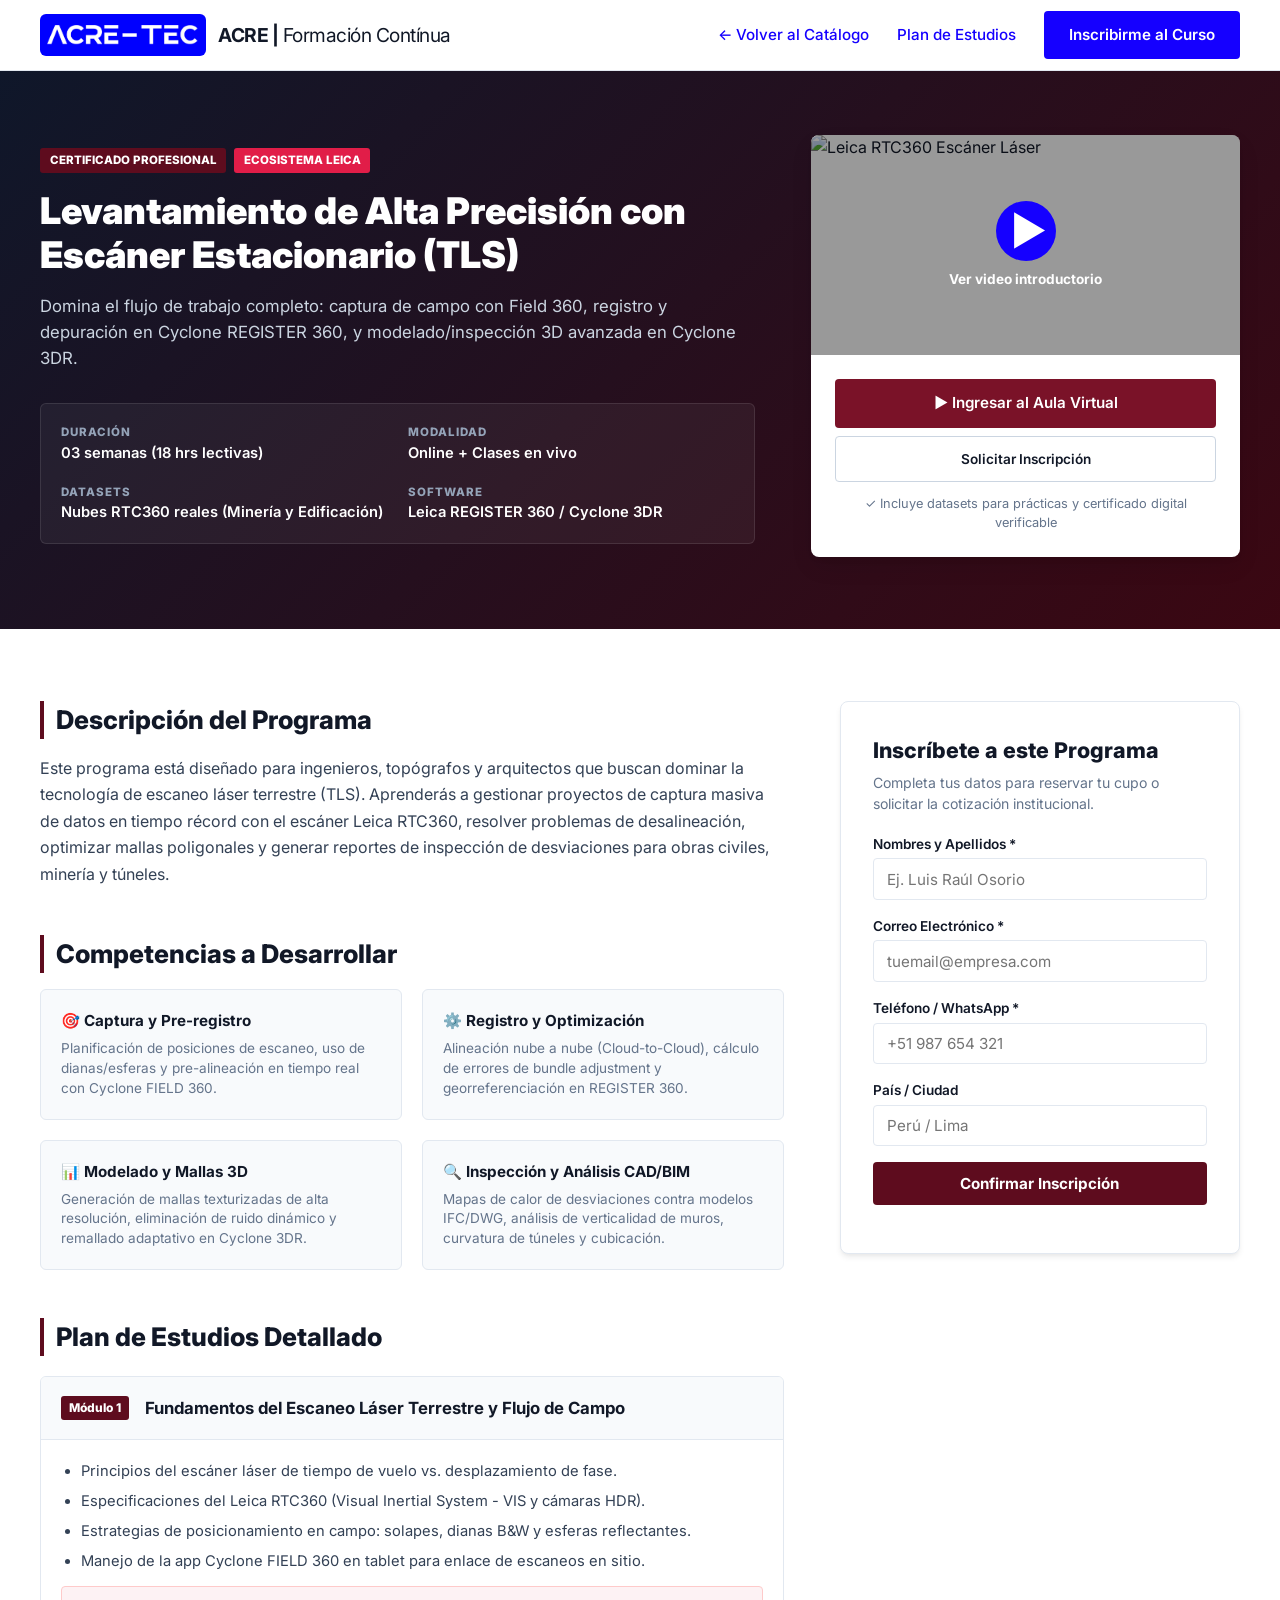
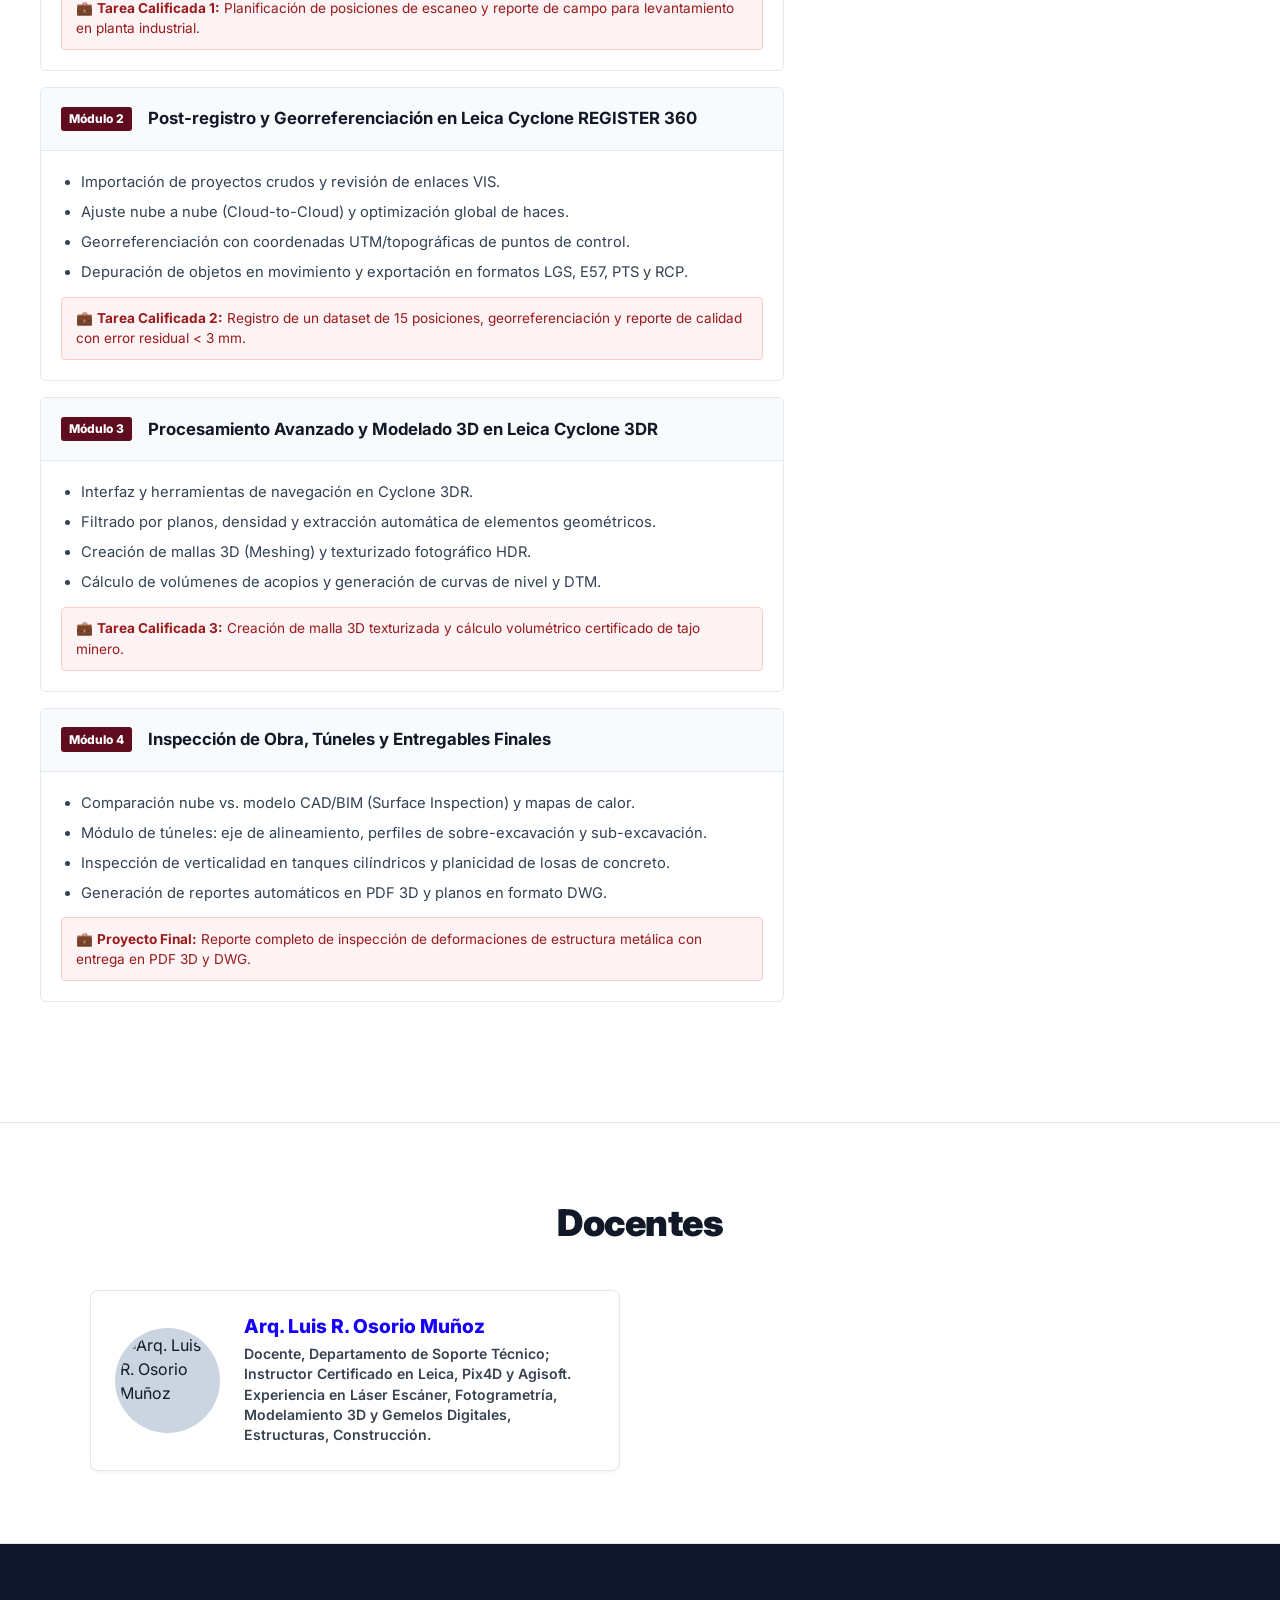
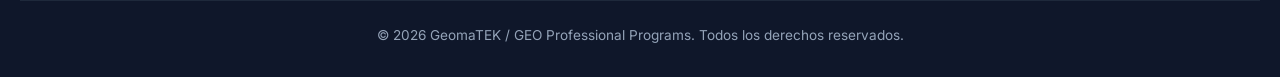
==== Plataforma/cursos/curso-leica-escaner.html @ 3cdbcc02 "Add files via upload" ====
<!DOCTYPE html>
<html lang="es">
<head>
  <meta charset="UTF-8">
  <meta name="viewport" content="width=device-width, initial-scale=1.0">
  <title>Curso: Levantamiento con Escáner Estacionario Leica RTC360 & Cyclone 3DR | GeomaTEK</title>
  <link rel="preconnect" href="https://fonts.googleapis.com">
  <link rel="preconnect" href="https://fonts.gstatic.com" crossorigin>
  <link href="https://fonts.googleapis.com/css2?family=Inter:wght@400;500;600;700;800;900&display=swap" rel="stylesheet">
  <link rel="stylesheet" href="../css/styles_acre.css">
</head>
<body class="course-detail-page">

  <header class="navbar">
    <div class="container nav-container">
       <div class="brand">
        <a href="../index.html" class="brand-link">
          <span class="brand-badge brand-badge-logo">
            <img src="../recursos/ACRE_TEC_LOGO.png" alt="ACRE Logo" class="badge-logo-img">
          </span>
          <span class="brand-title"><strong>ACRE |</strong> Formación Contínua</span>
        </a>
      </div>
      <nav class="nav-menu">
        <a href="../index.html#programas" class="nav-link">&larr; Volver al Catálogo</a>
        <a href="#temario" class="nav-link">Plan de Estudios</a>
        <a href="#inscripcion" class="btn btn-nav">Inscribirme al Curso</a>
      </nav>
    </div>
  </header>

  <section class="course-hero hero-burgundy-theme">
    <div class="container course-hero-grid">
      <div class="course-hero-info">
        <div class="course-badges">
          <span class="badge-tag-burgundy">CERTIFICADO PROFESIONAL</span>
          <span class="badge-tag-leica">ECOSISTEMA LEICA</span>
        </div>
        <h1>Levantamiento de Alta Precisión con Escáner Estacionario (TLS)</h1>
        <p class="course-lead">Domina el flujo de trabajo completo: captura de campo con Field 360, registro y depuración en Cyclone REGISTER 360, y modelado/inspección 3D avanzada en Cyclone 3DR.</p>
        
        <div class="course-meta-bar">
          <div class="meta-block">
            <span class="meta-title">DURACIÓN</span>
            <span class="meta-val">03 semanas (18 hrs lectivas)</span>
          </div>
          <div class="meta-block">
            <span class="meta-title">MODALIDAD</span>
            <span class="meta-val">Online + Clases en vivo</span>
          </div>
          <div class="meta-block">
            <span class="meta-title">DATASETS</span>
            <span class="meta-val">Nubes RTC360 reales (Minería y Edificación)</span>
          </div>
          <div class="meta-block">
            <span class="meta-title">SOFTWARE</span>
            <span class="meta-val">Leica REGISTER 360 / Cyclone 3DR</span>
          </div>
        </div>
      </div>

      <div class="course-hero-card">
        <div class="video-preview-box">
          <img src="https://images.unsplash.com/photo-1581092160607-ee22621dd758?auto=format&fit=crop&w=700&q=80" alt="Leica RTC360 Escáner Láser" class="preview-img">
          <div class="preview-overlay">
            <span class="play-icon">▶</span>
            <span class="preview-text">Ver video introductorio</span>
          </div>
        </div>
        <div class="card-pricing-area">
          <a href="aula-virtual-leica.html" class="btn btn-hero-red btn-block" style="background:#7A1228; margin-bottom:0.5rem;">▶ Ingresar al Aula Virtual</a>
          <a href="#inscripcion" class="btn btn-outline-dark btn-block" style="border-color:#cbd5e1; font-size:0.85rem;">Solicitar Inscripción</a>
          <p class="pricing-note">✓ Incluye datasets para prácticas y certificado digital verificable</p>
        </div>
      </div>
    </div>
  </section>

  <section class="course-body-section" id="temario">
    <div class="container course-body-grid">
      
      <div class="course-main-content">
        <div class="content-block">
          <h2>Descripción del Programa</h2>
          <p>Este programa está diseñado para ingenieros, topógrafos y arquitectos que buscan dominar la tecnología de escaneo láser terrestre (TLS). Aprenderás a gestionar proyectos de captura masiva de datos en tiempo récord con el escáner Leica RTC360, resolver problemas de desalineación, optimizar mallas poligonales y generar reportes de inspección de desviaciones para obras civiles, minería y túneles.</p>
        </div>

        <div class="content-block">
          <h2>Competencias a Desarrollar</h2>
          <div class="competencies-grid">
            <div class="comp-card">
              <h4>🎯 Captura y Pre-registro</h4>
              <p>Planificación de posiciones de escaneo, uso de dianas/esferas y pre-alineación en tiempo real con Cyclone FIELD 360.</p>
            </div>
            <div class="comp-card">
              <h4>⚙️ Registro y Optimización</h4>
              <p>Alineación nube a nube (Cloud-to-Cloud), cálculo de errores de bundle adjustment y georreferenciación en REGISTER 360.</p>
            </div>
            <div class="comp-card">
              <h4>📊 Modelado y Mallas 3D</h4>
              <p>Generación de mallas texturizadas de alta resolución, eliminación de ruido dinámico y remallado adaptativo en Cyclone 3DR.</p>
            </div>
            <div class="comp-card">
              <h4>🔍 Inspección y Análisis CAD/BIM</h4>
              <p>Mapas de calor de desviaciones contra modelos IFC/DWG, análisis de verticalidad de muros, curvatura de túneles y cubicación.</p>
            </div>
          </div>
        </div>

        <div class="content-block">
          <h2>Plan de Estudios Detallado</h2>
          <div class="module-accordion">
            <div class="acc-item">
              <div class="acc-header">
                <span class="acc-num">Módulo 1</span>
                <h4>Fundamentos del Escaneo Láser Terrestre y Flujo de Campo</h4>
              </div>
              <div class="acc-body">
                <ul>
                  <li>Principios del escáner láser de tiempo de vuelo vs. desplazamiento de fase.</li>
                  <li>Especificaciones del Leica RTC360 (Visual Inertial System - VIS y cámaras HDR).</li>
                  <li>Estrategias de posicionamiento en campo: solapes, dianas B&W y esferas reflectantes.</li>
                  <li>Manejo de la app Cyclone FIELD 360 en tablet para enlace de escaneos en sitio.</li>
                </ul>
                <div class="task-box-detail">💼 <strong>Tarea Calificada 1:</strong> Planificación de posiciones de escaneo y reporte de campo para levantamiento en planta industrial.</div>
              </div>
            </div>

            <div class="acc-item">
              <div class="acc-header">
                <span class="acc-num">Módulo 2</span>
                <h4>Post-registro y Georreferenciación en Leica Cyclone REGISTER 360</h4>
              </div>
              <div class="acc-body">
                <ul>
                  <li>Importación de proyectos crudos y revisión de enlaces VIS.</li>
                  <li>Ajuste nube a nube (Cloud-to-Cloud) y optimización global de haces.</li>
                  <li>Georreferenciación con coordenadas UTM/topográficas de puntos de control.</li>
                  <li>Depuración de objetos en movimiento y exportación en formatos LGS, E57, PTS y RCP.</li>
                </ul>
                <div class="task-box-detail">💼 <strong>Tarea Calificada 2:</strong> Registro de un dataset de 15 posiciones, georreferenciación y reporte de calidad con error residual &lt; 3 mm.</div>
              </div>
            </div>

            <div class="acc-item">
              <div class="acc-header">
                <span class="acc-num">Módulo 3</span>
                <h4>Procesamiento Avanzado y Modelado 3D en Leica Cyclone 3DR</h4>
              </div>
              <div class="acc-body">
                <ul>
                  <li>Interfaz y herramientas de navegación en Cyclone 3DR.</li>
                  <li>Filtrado por planos, densidad y extracción automática de elementos geométricos.</li>
                  <li>Creación de mallas 3D (Meshing) y texturizado fotográfico HDR.</li>
                  <li>Cálculo de volúmenes de acopios y generación de curvas de nivel y DTM.</li>
                </ul>
                <div class="task-box-detail">💼 <strong>Tarea Calificada 3:</strong> Creación de malla 3D texturizada y cálculo volumétrico certificado de tajo minero.</div>
              </div>
            </div>

            <div class="acc-item">
              <div class="acc-header">
                <span class="acc-num">Módulo 4</span>
                <h4>Inspección de Obra, Túneles y Entregables Finales</h4>
              </div>
              <div class="acc-body">
                <ul>
                  <li>Comparación nube vs. modelo CAD/BIM (Surface Inspection) y mapas de calor.</li>
                  <li>Módulo de túneles: eje de alineamiento, perfiles de sobre-excavación y sub-excavación.</li>
                  <li>Inspección de verticalidad en tanques cilíndricos y planicidad de losas de concreto.</li>
                  <li>Generación de reportes automáticos en PDF 3D y planos en formato DWG.</li>
                </ul>
                <div class="task-box-detail">💼 <strong>Proyecto Final:</strong> Reporte completo de inspección de deformaciones de estructura metálica con entrega en PDF 3D y DWG.</div>
              </div>
            </div>
          </div>
        </div>
      </div>

      <aside class="course-sidebar" id="inscripcion">
        <div class="enroll-card">
          <h3>Inscríbete a este Programa</h3>
          <p class="enroll-card-sub">Completa tus datos para reservar tu cupo o solicitar la cotización institucional.</p>
          
          <form class="custom-enroll-form" data-course-id="LEICA-RTC360" data-course-title="Levantamiento con Escáner Estacionario Leica RTC360 & Cyclone 3DR">
            <div class="form-group">
              <label>Nombres y Apellidos *</label>
              <input type="text" class="input-name" required placeholder="Ej. Luis Raúl Osorio">
            </div>
            <div class="form-group">
              <label>Correo Electrónico *</label>
              <input type="email" class="input-email" required placeholder="tuemail@empresa.com">
            </div>
            <div class="form-group">
              <label>Teléfono / WhatsApp *</label>
              <input type="tel" class="input-phone" required placeholder="+51 987 654 321">
            </div>
            <div class="form-group">
              <label>País / Ciudad</label>
              <input type="text" class="input-country" placeholder="Perú / Lima">
            </div>
            <button type="submit" class="btn-submit">Confirmar Inscripción</button>
            <div class="form-feedback-box"></div>
          </form>
        </div>
      </aside>

    </div>
  </section>

  
  <!-- Sección Expositor / Instructor -->
  <section class="docentes-section">
    <div class="container">
      <h2 class="docentes-title">Docentes</h2>
      <div class="docentes-grid">
        
        <div class="docente-card">
          <div class="docente-avatar-wrapper">
            <img src="https://6a8ee4e5dc963d7a1d037ad9.imgix.net/sandbox/1720978328430.jpg?auto=format&fit=crop&w=300&q=80" alt="Arq. Luis R. Osorio Muñoz" class="expositor-avatar-img">
          </div>
          <div class="docente-info">
            <h3 class="docente-name">Arq. Luis R. Osorio Muñoz</h3>
            <p class="docente-bio">Docente, Departamento de Soporte Técnico; Instructor Certificado en Leica, Pix4D y Agisoft. Experiencia en Láser Escáner, Fotogrametría, Modelamiento 3D y Gemelos Digitales, Estructuras, Construcción.</p>
          </div>
        </div>

      </div>
    </div>
  </section>

  <footer class="main-footer">
    <div class="container footer-bottom">
      <p>&copy; 2026 GeomaTEK / GEO Professional Programs. Todos los derechos reservados.</p>
    </div>
  </footer>

  <script src="js/app.js"></script>

</body>
</html>
---- Plataforma/css/styles_acre.css ----
/* ==========================================================================
   ESTILOS UNIFICADOS GEOMATEK TRAINING (CATÁLOGO, CURSOS, WEBINARS Y AULA VIRTUAL)
   ========================================================================== */

:root {
  --mit-acre: #1500FF;
  --mit-acre-hover: #1500ff73;
  --mit-burgundy: #5e0c1e;
  --mit-burgundy-hover: #5e0c1e;
  --mit-lime: #99CC00;
  --mit-lime-hover: #88b700;
  --mit-gold: #D9A726;
  --mit-gold-hover: #c4941d;
  --mit-purple: #7C3AED;
  --mit-purple-hover: #6D28D9;
  --dark-hero-bg: #111827;
  --dark-slate: #1500FF;
  --text-main: #111827;
  --text-muted: #64748b;
  --bg-page: #f8fafc;
  --bg-white: #ffffff;
  --border-light: #e2e8f0;
  --radius-card: 8px;
  --shadow-sm: 0 1px 3px rgba(0,0,0,0.06);
  --shadow-md: 0 4px 6px -1px rgba(0,0,0,0.08), 0 2px 4px -1px rgba(0,0,0,0.04);
  --shadow-lg: 0 10px 25px -3px rgba(0,0,0,0.1), 0 4px 6px -2px rgba(0,0,0,0.05);
}

* {
  margin: 0;
  padding: 0;
  box-sizing: border-box;
  font-family: 'Inter', -apple-system, BlinkMacSystemFont, 'Segoe UI', Roboto, sans-serif;
}

body {
  background-color: var(--bg-page);
  color: var(--text-main);
  line-height: 1.5;
}

.container {
  max-width: 1240px;
  margin: 0 auto;
  padding: 0 1.25rem;
}

/* ==========================================================================
   NAVBAR GENERAL
   ========================================================================== */
.navbar {
  background: var(--bg-white);
  border-bottom: 1px solid var(--border-light);
  position: sticky;
  top: 0;
  z-index: 1000;
}

.nav-container {
  display: flex;
  justify-content: space-between;
  align-items: center;
  height: 70px;
}

.brand-link {
  text-decoration: none;
  color: inherit;
  display: flex;
  align-items: center;
  gap: 0.75rem;
}

.brand {
  display: flex;
  align-items: center;
  gap: 0.75rem;
}

.brand-badge {
  background-color: var(--mit-acre);
  color: white;
  font-size: 0.65rem;
  font-weight: 800;
  letter-spacing: 1px;
  padding: 0.2rem 0.5rem;
  border-radius: 3px;
}

.brand-title {
  font-size: 1.2rem;
  color: var(--text-main);
  letter-spacing: -0.5px;
}

.brand-badge-logo {
  display: inline-flex;
  align-items: center;
  justify-content: center;
  background-color: #0000ff; /* Ajusta al tono exacto de tu azul */
  padding: 4px 10px;
  border-radius: 6px;
  height: 42px; /* Ajusta según el alto de tu navbar */
  width: 40%;
}

.brand-badge-logo .badge-logo-img {
  height: 21px; /* Altura controlada para no desbordar el badge */
  width: auto;
  object-fit: contain;
  display: block;
}

.nav-menu {
  display: flex;
  align-items: center;
  gap: 1.75rem;
}

.nav-link {
  text-decoration: none;
  color: var(--dark-slate);
  font-weight: 500;
  font-size: 0.95rem;
  transition: color 0.2s;
}

.nav-link:hover {
  color: var(--mit-acre-hover);
}

.btn-nav {
  background-color: var(--mit-acre);
  color: white;
  padding: 0.55rem 1.25rem;
  border-radius: 4px;
  text-decoration: none;
  font-weight: 600;
  font-size: 0.9rem;
  transition: background 0.2s;
}

.btn-nav:hover {
  background-color: var(--mit-acre-hover);
}

/* ==========================================================================
   HERO DARK
   ========================================================================== */
.hero-dark {
  background: var(--dark-hero-bg);
  color: white;
  padding: 4.5rem 0 5rem;
}

.hero-grid {
  display: grid;
  grid-template-columns: 1.15fr 0.85fr;
  gap: 3.5rem;
  align-items: center;
}

.hero-label {
  color: #f87171;
  font-size: 0.8rem;
  font-weight: 800;
  letter-spacing: 1.5px;
  display: block;
  margin-bottom: 1rem;
}

.hero-main-text h1 {
  font-size: 2.6rem;
  font-weight: 900;
  line-height: 1.15;
  margin-bottom: 1.25rem;
  letter-spacing: -0.5px;
}

.hero-main-text p {
  color: #cbd5e1;
  font-size: 1.1rem;
  line-height: 1.6;
  margin-bottom: 2rem;
  max-width: 540px;
}

.hero-buttons {
  display: flex;
  gap: 1rem;
  flex-wrap: wrap;
}

.btn {
  display: inline-flex;
  align-items: center;
  justify-content: center;
  padding: 0.75rem 1.5rem;
  font-size: 0.95rem;
  font-weight: 600;
  border-radius: 4px;
  text-decoration: none;
  cursor: pointer;
  transition: all 0.2s ease;
  border: 1px solid transparent;
}

.btn-hero-red {
  background-color: var(--mit-acre);
  color: white;
}

.btn-hero-red:hover {
  background-color: var(--mit-acre-hover);
}

.btn-hero-outline {
  border-color: rgba(255,255,255,0.35);
  color: white;
}

.btn-hero-outline:hover {
  background: rgba(255,255,255,0.1);
}

.btn-outline-dark {
  background: transparent;
  border: 1px solid var(--border-light);
  color: var(--text-main);
}

.btn-outline-dark:hover {
  background: #f1f5f9;
}

.hero-card-highlight {
  background: rgba(255, 255, 255, 0.04);
  border: 1px solid rgba(255, 255, 255, 0.12);
  border-radius: 8px;
  padding: 2.25rem;
  backdrop-filter: blur(8px);
}

.highlight-pill {
  background: var(--mit-acre);
  color: white;
  font-size: 0.72rem;
  font-weight: 800;
  letter-spacing: 1px;
  padding: 0.25rem 0.6rem;
  border-radius: 3px;
  display: inline-block;
  margin-bottom: 1.25rem;
}

.highlight-inner h3 {
  font-size: 1.4rem;
  font-weight: 800;
  margin-bottom: 0.85rem;
}

.highlight-inner p {
  font-size: 0.95rem;
  color: #cbd5e1;
  margin-bottom: 1.5rem;
  line-height: 1.5;
}

.highlight-checklist {
  list-style: none;
  font-size: 0.92rem;
  color: #e2e8f0;
}

.highlight-checklist li {
  margin-bottom: 0.6rem;
}

/* ==========================================================================
   CATALOG SECTION & SIDEBAR
   ========================================================================== */
.catalog-section {
  padding: 4rem 0;
}

.catalog-layout {
  display: grid;
  grid-template-columns: 270px 1fr;
  gap: 2.5rem;
  align-items: start;
}

.sidebar-filters {
  background: var(--bg-white);
  border-radius: 8px;
  border: 1px solid var(--border-light);
  box-shadow: var(--shadow-sm);
  padding: 1rem 0;
  position: sticky;
  top: 90px;
}

.filter-list {
  list-style: none;
}

.filter-item {
  display: flex;
  align-items: center;
  gap: 0.75rem;
  padding: 0.85rem 1.25rem;
  font-size: 0.92rem;
  font-weight: 600;
  color: #374151;
  cursor: pointer;
  border-left: 3px solid transparent;
  transition: all 0.2s;
}

.filter-item:hover {
  background: #f8fafc;
  color: var(--mit-burgundy);
}

.filter-item.active {
  color: var(--mit-acre);
  border-left-color: var(--mit-acre);
  background: #1500ff1a;
}

.filter-icon {
  font-size: 1.15rem;
  width: 22px;
  text-align: center;
}

.courses-grid {
  display: grid;
  grid-template-columns: repeat(3, 1fr);
  gap: 1.5rem;
}

.course-card {
  background: var(--bg-white);
  border-radius: var(--radius-card);
  border: 1px solid var(--border-light);
  box-shadow: var(--shadow-sm);
  display: flex;
  flex-direction: column;
  position: relative;
  transition: transform 0.2s, box-shadow 0.2s;
}

.course-card:hover {
  transform: translateY(-4px);
  box-shadow: var(--shadow-lg);
}

.card-img-wrapper {
  position: relative;
  height: 165px;
  width: 100%;
  border-top-left-radius: var(--radius-card);
  border-top-right-radius: var(--radius-card);
  background: #e2e8f0;
}

.card-img {
  width: 100%;
  height: 100%;
  object-fit: cover;
  border-top-left-radius: var(--radius-card);
  border-top-right-radius: var(--radius-card);
}

.ribbon-fold {
  position: absolute;
  top: 12px;
  right: -12px;
  background: #7A1228;
  color: white;
  font-size: 0.65rem;
  font-weight: 800;
  text-transform: uppercase;
  padding: 5px 25px;
  transform: rotate(45deg);
  box-shadow: 0 2px 4px rgba(0,0,0,0.3);
  letter-spacing: 0.5px;
  z-index: 10;
}

.card-type-bar {
  padding: 0.5rem 1.25rem;
  font-size: 0.75rem;
  font-weight: 800;
  text-transform: uppercase;
  letter-spacing: 0.5px;
}

.type-online {
  background-color: var(--mit-lime);
  color: #111827;
}

.type-certificate {
  background-color: var(--mit-burgundy);
  color: white;
}

.type-executive {
  background-color: var(--mit-gold);
  color: #111827;
}

.type-webinar {
  background-color: var(--mit-purple);
  color: white;
}

.card-body {
  padding: 1.25rem;
  display: flex;
  flex-direction: column;
  flex-grow: 1;
}

.card-title {
  font-size: 1.1rem;
  font-weight: 800;
  color: #111827;
  line-height: 1.35;
  margin-bottom: 0.75rem;
}

.card-subtitle {
  font-size: 0.88rem;
  color: var(--text-muted);
  margin-bottom: 1.25rem;
  line-height: 1.45;
  flex-grow: 1;
}

.card-meta {
  font-size: 0.85rem;
  color: #4b5563;
  margin-bottom: 1.25rem;
  font-weight: 500;
}

.btn-card {
  display: inline-block;
  width: max-content;
  padding: 0.6rem 1.25rem;
  font-size: 0.78rem;
  font-weight: 800;
  text-transform: uppercase;
  letter-spacing: 0.5px;
  border-radius: 4px;
  border: none;
  cursor: pointer;
  text-decoration: none;
  text-align: center;
  transition: opacity 0.2s, background 0.2s;
}

.btn-card-lime {
  background-color: var(--mit-lime);
  color: #111827;
}

.btn-card-lime:hover {
  background-color: var(--mit-lime-hover);
}

.btn-card-burgundy {
  background-color: var(--mit-burgundy);
  color: white;
}

.btn-card-burgundy:hover {
  background-color: var(--mit-burgundy-hover);
}

.btn-card-gold {
  background-color: var(--mit-gold);
  color: #111827;
}

.btn-card-gold:hover {
  background-color: var(--mit-gold-hover);
}

.btn-card-purple {
  background-color: var(--mit-purple);
  color: white;
}

.btn-card-purple:hover {
  background-color: var(--mit-purple-hover);
}

/* ==========================================================================
   WEBINARS SECTION
   ========================================================================== */
.webinars-section {
  padding: 4.5rem 0;
  background: #f1f5f9;
}

.section-title-area {
  text-align: center;
  max-width: 750px;
  margin: 0 auto 3rem;
}

.section-badge-purple {
  color: var(--mit-purple);
  font-size: 0.8rem;
  font-weight: 800;
  letter-spacing: 1.5px;
  display: block;
  margin-bottom: 0.4rem;
}

.section-title-area h2 {
  font-size: 2.1rem;
  font-weight: 800;
  margin-bottom: 0.5rem;
}

.section-title-area p {
  color: var(--text-muted);
}

.webinars-grid {
  display: grid;
  grid-template-columns: repeat(2, 1fr);
  gap: 2rem;
}

/* ==========================================================================
   SECCIÓN EXPOSITOR / INSTRUCTOR (FIEL A LA IMAGEN)
   ========================================================================== */
.expositor-section {
  background: #ffffff;
  padding: 3.5rem 0;
  border-top: 1px solid var(--border-light);
  border-bottom: 1px solid var(--border-light);
}

.expositor-container {
  max-width: 860px;
  margin: 0 auto;
}

.expositor-title {
  text-align: center;
  font-size: 2.2rem;
  font-weight: 900;
  color: #111827;
  margin-bottom: 2rem;
  letter-spacing: -0.5px;
}

.expositor-card {
  display: flex;
  align-items: center;
  gap: 2rem;
  background: #ffffff;
  padding: 1.5rem 2rem;
}

.expositor-avatar-wrapper {
  position: relative;
  width: 110px;
  height: 110px;
  border-radius: 50%;
  padding: 6px;
  background: #cbd5e1;
  flex-shrink: 0;
  display: flex;
  align-items: center;
  justify-content: center;
}

.expositor-avatar-img {
  width: 100%;
  height: 100%;
  border-radius: 50%;
  object-fit: cover;
}

.expositor-info {
  display: flex;
  flex-direction: column;
  gap: 0.35rem;
}

.expositor-name {
  font-size: 1.25rem;
  font-weight: 800;
  color: var(--mit-burgundy);
  line-height: 1.2;
}

.expositor-bio {
  font-size: 0.98rem;
  font-weight: 700;
  color: #111827;
  line-height: 1.45;
}

/* ==========================================================================
   PÁGINAS DEDICADAS DE CURSOS Y WEBINARS
   ========================================================================== */
.course-detail-page {
  background: #ffffff;
}

.course-hero {
  color: white;
  padding: 4rem 0 4.5rem;
}

.hero-burgundy-theme {
  background: linear-gradient(135deg, #0f172a 0%, #3b0712 100%);
}

.hero-lime-theme {
  background: linear-gradient(135deg, #0f172a 0%, #1c2e0b 100%);
}

.hero-gold-theme {
  background: linear-gradient(135deg, #0f172a 0%, #362804 100%);
}

.hero-purple-theme {
  background: linear-gradient(135deg, #0f172a 0%, #2e1065 100%);
}

.course-hero-grid {
  display: grid;
  grid-template-columns: 1.25fr 0.75fr;
  gap: 3.5rem;
  align-items: center;
}

.course-badges {
  display: flex;
  gap: 0.5rem;
  margin-bottom: 1rem;
}

.badge-tag-burgundy {
  background: var(--mit-burgundy);
  color: white;
  padding: 0.25rem 0.6rem;
  font-size: 0.72rem;
  font-weight: 800;
  border-radius: 3px;
}

.badge-tag-lime {
  background: var(--mit-lime);
  color: #111827;
  padding: 0.25rem 0.6rem;
  font-size: 0.72rem;
  font-weight: 800;
  border-radius: 3px;
}

.badge-tag-gold {
  background: var(--mit-gold);
  color: #111827;
  padding: 0.25rem 0.6rem;
  font-size: 0.72rem;
  font-weight: 800;
  border-radius: 3px;
}

.badge-tag-purple {
  background: var(--mit-purple);
  color: white;
  padding: 0.25rem 0.6rem;
  font-size: 0.72rem;
  font-weight: 800;
  border-radius: 3px;
}

.badge-tag-leica {
  background: #e11d48;
  color: white;
  padding: 0.25rem 0.6rem;
  font-size: 0.72rem;
  font-weight: 800;
  border-radius: 3px;
}

.badge-tag-slam, .badge-tag-dji, .badge-tag-ai, .badge-tag-bim {
  background: rgba(255, 255, 255, 0.2);
  color: white;
  padding: 0.25rem 0.6rem;
  font-size: 0.72rem;
  font-weight: 800;
  border-radius: 3px;
}

.course-hero-info h1 {
  font-size: 2.3rem;
  font-weight: 900;
  line-height: 1.2;
  margin-bottom: 1rem;
}

.course-lead {
  font-size: 1.05rem;
  color: #cbd5e1;
  margin-bottom: 2rem;
  line-height: 1.55;
}

.course-meta-bar {
  display: grid;
  grid-template-columns: repeat(2, 1fr);
  gap: 1.25rem;
  background: rgba(255, 255, 255, 0.05);
  border: 1px solid rgba(255, 255, 255, 0.1);
  padding: 1.25rem;
  border-radius: 6px;
}

.meta-block {
  display: flex;
  flex-direction: column;
}

.meta-title {
  font-size: 0.72rem;
  font-weight: 800;
  color: #94a3b8;
  letter-spacing: 1px;
}

.meta-val {
  font-size: 0.92rem;
  font-weight: 600;
  color: white;
}

.course-hero-card {
  background: var(--bg-white);
  border-radius: 8px;
  overflow: hidden;
  box-shadow: var(--shadow-lg);
  color: var(--text-main);
}

.video-preview-box {
  position: relative;
  height: 220px;
  width: 100%;
}

.preview-img {
  width: 100%;
  height: 100%;
  object-fit: cover;
}

.preview-overlay {
  position: absolute;
  inset: 0;
  background: rgba(0,0,0,0.4);
  display: flex;
  flex-direction: column;
  align-items: center;
  justify-content: center;
  color: white;
}

.play-icon {
  font-size: 2.5rem;
  background: var(--mit-acre);
  width: 60px;
  height: 60px;
  border-radius: 50%;
  display: flex;
  align-items: center;
  justify-content: center;
  padding-left: 5px;
  margin-bottom: 0.5rem;
}

.preview-text {
  font-size: 0.85rem;
  font-weight: 700;
}

.card-pricing-area {
  padding: 1.5rem;
}

.pricing-note {
  font-size: 0.8rem;
  color: var(--text-muted);
  text-align: center;
  margin-top: 0.75rem;
}

.btn-block {
  width: 100%;
}

.course-body-section {
  padding: 4.5rem 0;
}

.course-body-grid {
  display: grid;
  grid-template-columns: 1.3fr 0.7fr;
  gap: 3.5rem;
  align-items: start;
}

.content-block {
  margin-bottom: 3rem;
}

.content-block h2 {
  font-size: 1.6rem;
  font-weight: 800;
  margin-bottom: 1rem;
  border-left: 4px solid var(--mit-burgundy);
  padding-left: 0.75rem;
}

.content-block p {
  color: #334155;
  font-size: 1rem;
  line-height: 1.65;
}

.competencies-grid {
  display: grid;
  grid-template-columns: repeat(2, 1fr);
  gap: 1.25rem;
  margin-top: 1rem;
}

.comp-card {
  background: #f8fafc;
  border: 1px solid var(--border-light);
  padding: 1.25rem;
  border-radius: 6px;
}

.comp-card h4 {
  font-size: 0.95rem;
  font-weight: 700;
  margin-bottom: 0.4rem;
}

.comp-card p {
  font-size: 0.85rem;
  color: var(--text-muted);
  line-height: 1.45;
}

/* Accordion */
.module-accordion {
  display: flex;
  flex-direction: column;
  gap: 1rem;
  margin-top: 1.25rem;
}

.acc-item {
  border: 1px solid var(--border-light);
  border-radius: 6px;
  background: #ffffff;
  overflow: hidden;
}

.acc-header {
  padding: 1.15rem 1.25rem;
  background: #f8fafc;
  border-bottom: 1px solid var(--border-light);
  display: flex;
  align-items: center;
  gap: 1rem;
  cursor: pointer;
  user-select: none;
}

.acc-num {
  background: var(--mit-burgundy);
  color: white;
  font-size: 0.75rem;
  font-weight: 800;
  padding: 0.2rem 0.5rem;
  border-radius: 3px;
}

.acc-header h4 {
  font-size: 1.05rem;
  font-weight: 700;
}

.acc-body {
  padding: 1.25rem;
}

.acc-body ul {
  padding-left: 1.25rem;
  color: #334155;
  font-size: 0.92rem;
}

.acc-body ul li {
  margin-bottom: 0.5rem;
}

.task-box-detail {
  background: #fdf2f4;
  border: 1px solid #fecaca;
  padding: 0.65rem 0.85rem;
  border-radius: 4px;
  font-size: 0.85rem;
  color: #991b1b;
  margin-top: 0.85rem;
}

/* Sidebar Inscripción */
.enroll-card {
  background: #ffffff;
  border: 1px solid var(--border-light);
  border-radius: 8px;
  padding: 2rem;
  box-shadow: var(--shadow-md);
  position: sticky;
  top: 90px;
}

.enroll-card h3 {
  font-size: 1.35rem;
  font-weight: 800;
  margin-bottom: 0.35rem;
}

.enroll-card-sub {
  font-size: 0.88rem;
  color: var(--text-muted);
  margin-bottom: 1.25rem;
}

.form-group {
  margin-bottom: 1rem;
}

.form-row {
  display: grid;
  grid-template-columns: 1fr 1fr;
  gap: 1rem;
}

.form-group label {
  display: block;
  font-size: 0.85rem;
  font-weight: 600;
  margin-bottom: 0.25rem;
}

.form-group input, .form-group textarea {
  width: 100%;
  padding: 0.65rem 0.85rem;
  border: 1px solid var(--border-light);
  border-radius: 4px;
  font-size: 0.95rem;
}

.form-group input:focus, .form-group textarea:focus {
  border-color: var(--mit-burgundy);
  outline: none;
}

.btn-submit {
  width: 100%;
  background: var(--mit-burgundy);
  color: white;
  padding: 0.75rem;
  border: none;
  border-radius: 4px;
  font-weight: 700;
  font-size: 0.95rem;
  cursor: pointer;
  transition: background 0.2s;
}

.btn-submit:hover {
  background: var(--mit-burgundy-hover);
}

.form-feedback-box, .feedback-box {
  margin-top: 1rem;
  font-size: 0.9rem;
  font-weight: 600;
  text-align: center;
}

/* ==========================================================================
   METODOLOGÍA & FOOTER
   ========================================================================== */
.methodology-section {
  padding: 4.5rem 0;
  background: #ffffff;
  border-top: 1px solid var(--border-light);
}

.methodology-grid {
  display: grid;
  grid-template-columns: 1.2fr 0.8fr;
  gap: 3.5rem;
  align-items: center;
}

.tag-section {
  color: var(--mit-acre);
  font-size: 0.8rem;
  font-weight: 800;
  letter-spacing: 1px;
  display: block;
  margin-bottom: 0.4rem;
}

.methodology-text h2 {
  font-size: 2rem;
  font-weight: 800;
  margin-bottom: 1rem;
}

.features-list {
  margin-top: 1.5rem;
  display: flex;
  flex-direction: column;
  gap: 1.25rem;
}

.feature-box {
  display: flex;
  gap: 1rem;
}

.feature-icon {
  font-size: 1.6rem;
  background: #f1f5f9;
  width: 48px;
  height: 48px;
  border-radius: 6px;
  display: flex;
  align-items: center;
  justify-content: center;
  flex-shrink: 0;
}

.feature-box h4 {
  font-size: 1.05rem;
  margin-bottom: 0.2rem;
}

.feature-box p {
  font-size: 0.9rem;
  color: var(--text-muted);
}

.method-card {
  background: #f8fafc;
  border: 1px solid var(--border-light);
  border-radius: 8px;
  padding: 2rem;
}

.tool-tags {
  display: flex;
  flex-wrap: wrap;
  gap: 0.5rem;
  margin-top: 1rem;
}

.tool-tags span {
  background: white;
  border: 1px solid var(--border-light);
  padding: 0.4rem 0.8rem;
  border-radius: 4px;
  font-size: 0.85rem;
  font-weight: 600;
  color: #334155;
}

.main-footer {
  background: #0f172a;
  color: #94a3b8;
  padding: 3.5rem 0 2rem;
}

.footer-grid {
  display: grid;
  grid-template-columns: 2fr 1fr 1.5fr;
  gap: 3rem;
  margin-bottom: 2.5rem;
}

.brand-title-white {
  color: white;
  font-size: 1.15rem;
  display: block;
  margin-bottom: 0.5rem;
}

.footer-col h4 {
  color: white;
  margin-bottom: 1rem;
  font-size: 1rem;
}

.footer-col ul {
  list-style: none;
}

.footer-col ul li {
  margin-bottom: 0.5rem;
}

.footer-col ul li a {
  color: #94a3b8;
  text-decoration: none;
  font-size: 0.9rem;
}

.footer-col ul li a:hover {
  color: white;
}

.footer-bottom {
  border-top: 1px solid #1e293b;
  padding-top: 1.5rem;
  text-align: center;
  font-size: 0.85rem;
}

/* ==========================================================================
   ESTILOS AULA VIRTUAL / LMS PLAYER (FIEL A LA CAPTURA PIX4D TRAINING)
   ========================================================================== */
.lms-body {
  background: #f1f5f9;
  height: 100vh;
  display: flex;
  flex-direction: column;
  overflow: hidden;
  font-family: 'Inter', -apple-system, BlinkMacSystemFont, 'Segoe UI', Roboto, sans-serif;
}

.lms-header {
  background: #1e3a5f;
  color: white;
  height: 56px;
  display: flex;
  justify-content: space-between;
  align-items: center;
  padding: 0 1.25rem;
  flex-shrink: 0;
  border-bottom: 1px solid rgba(255,255,255,0.1);
  z-index: 100;
}

.btn-back-portal {
  color: #cbd5e1;
  text-decoration: none;
  font-size: 0.85rem;
  font-weight: 600;
  display: flex;
  align-items: center;
  gap: 0.4rem;
  transition: color 0.2s;
}

.btn-back-portal:hover {
  color: white;
}

.back-arrow {
  font-size: 1.2rem;
}

.lms-brand {
  display: flex;
  align-items: center;
  gap: 0.5rem;
}

.lms-logo-icon {
  font-size: 1.2rem;
}

.lms-logo-text {
  font-size: 1.15rem;
  color: white;
}

.training-tag {
  background: var(--mit-lime);
  color: #111827;
  font-size: 0.7rem;
  font-weight: 800;
  text-transform: uppercase;
  padding: 0.15rem 0.45rem;
  border-radius: 3px;
  margin-left: 0.35rem;
}

.lms-header-right {
  display: flex;
  align-items: center;
  gap: 1rem;
}

.user-pill {
  background: rgba(255,255,255,0.1);
  padding: 0.35rem 0.85rem;
  border-radius: 20px;
  font-size: 0.82rem;
  font-weight: 600;
  cursor: pointer;
  display: flex;
  align-items: center;
  gap: 0.4rem;
  transition: background 0.2s;
}

.user-pill:hover {
  background: rgba(255,255,255,0.2);
}

.btn-lms-icon {
  background: transparent;
  border: 1px solid rgba(255,255,255,0.2);
  color: white;
  padding: 0.35rem 0.75rem;
  border-radius: 4px;
  font-size: 0.82rem;
  cursor: pointer;
  display: flex;
  align-items: center;
  gap: 0.4rem;
}

.btn-lms-icon:hover {
  background: rgba(255,255,255,0.1);
}

.lms-container {
  display: flex;
  flex-grow: 1;
  height: calc(100vh - 56px);
  overflow: hidden;
}

.lms-sidebar {
  width: 380px;
  background: #ffffff;
  border-right: 1px solid #e2e8f0;
  display: flex;
  flex-direction: column;
  flex-shrink: 0;
  height: 100%;
}

.sidebar-course-header {
  padding: 1.25rem 1.25rem 1rem;
  border-bottom: 1px solid #e2e8f0;
  background: #ffffff;
}

.sidebar-course-title {
  font-size: 1.05rem;
  font-weight: 800;
  color: #0f172a;
  line-height: 1.3;
  margin-bottom: 0.25rem;
}

.sidebar-course-type {
  font-size: 0.75rem;
  color: var(--text-muted);
  font-weight: 600;
  display: block;
  margin-bottom: 0.85rem;
}

.progress-box {
  margin-bottom: 0.85rem;
}

.progress-meta {
  display: flex;
  justify-content: space-between;
  font-size: 0.8rem;
  font-weight: 700;
  color: #1e3a5f;
  margin-bottom: 0.35rem;
}

.progress-bar-bg {
  width: 100%;
  height: 6px;
  background: #e2e8f0;
  border-radius: 4px;
  overflow: hidden;
}

.progress-bar-fill {
  height: 100%;
  background: #0284c7;
  transition: width 0.3s ease;
}

.btn-certificate-locked {
  width: 100%;
  padding: 0.6rem;
  background: #334155;
  color: white;
  border: none;
  border-radius: 4px;
  font-weight: 800;
  font-size: 0.8rem;
  letter-spacing: 0.5px;
  cursor: not-allowed;
  opacity: 0.7;
  transition: all 0.2s;
}

.btn-certificate-locked.unlocked {
  background: var(--mit-burgundy);
  cursor: pointer;
  opacity: 1;
  box-shadow: 0 4px 6px rgba(122, 18, 40, 0.3);
}

.btn-certificate-locked.unlocked:hover {
  background: var(--mit-burgundy-hover);
}

.cert-note {
  display: block;
  font-size: 0.7rem;
  color: var(--text-muted);
  text-align: center;
  margin-top: 0.25rem;
}

.sidebar-search-box {
  padding: 0.75rem 1.25rem;
  background: #f8fafc;
  border-bottom: 1px solid #e2e8f0;
}

.sidebar-search-box input {
  width: 100%;
  padding: 0.55rem 0.85rem;
  border: 1px solid #cbd5e1;
  border-radius: 4px;
  font-size: 0.85rem;
  outline: none;
  background: white;
}

.lessons-tree {
  flex-grow: 1;
  overflow-y: auto;
}

.lms-module-item {
  border-bottom: 1px solid #f1f5f9;
}

.lms-module-header {
  padding: 0.85rem 1.25rem;
  background: #ffffff;
  display: flex;
  justify-content: space-between;
  align-items: center;
  cursor: pointer;
  font-size: 0.88rem;
  font-weight: 700;
  color: #1e293b;
  user-select: none;
  transition: background 0.2s;
}

.lms-module-header:hover {
  background: #f8fafc;
}

.lms-module-header-left {
  display: flex;
  align-items: center;
  gap: 0.5rem;
  max-width: 80%;
}

.mod-check-icon {
  color: #0284c7;
  font-size: 0.9rem;
}

.mod-count-badge {
  font-size: 0.75rem;
  color: var(--text-muted);
  font-weight: 600;
  display: flex;
  align-items: center;
  gap: 0.35rem;
}

.lms-module-body {
  background: #f8fafc;
}

.lms-lesson-item {
  padding: 0.75rem 1.25rem 0.75rem 2.25rem;
  display: flex;
  align-items: center;
  gap: 0.65rem;
  cursor: pointer;
  font-size: 0.82rem;
  font-weight: 500;
  color: #475569;
  border-left: 3px solid transparent;
  transition: all 0.2s;
  position: relative;
}

.lms-lesson-item:hover {
  background: #f1f5f9;
  color: #0f172a;
}

.lms-lesson-item.active {
  background: #e0f2fe;
  color: #0369a1;
  font-weight: 700;
  border-left-color: #0284c7;
}

.lesson-check-status {
  width: 16px;
  height: 16px;
  border-radius: 50%;
  border: 1.5px solid #94a3b8;
  display: flex;
  align-items: center;
  justify-content: center;
  font-size: 0.65rem;
  color: white;
  flex-shrink: 0;
}

.lesson-check-status.done {
  background: #0284c7;
  border-color: #0284c7;
}

.lesson-title-text {
  flex-grow: 1;
  line-height: 1.35;
}

.lesson-meta-tag {
  font-size: 0.68rem;
  color: #64748b;
  text-transform: uppercase;
  font-weight: 600;
}

.lms-main-content {
  flex-grow: 1;
  display: flex;
  flex-direction: column;
  height: 100%;
  background: #ffffff;
  overflow: hidden;
}

.active-lesson-bar {
  height: 50px;
  background: #ffffff;
  border-bottom: 1px solid #e2e8f0;
  padding: 0 1.5rem;
  display: flex;
  justify-content: space-between;
  align-items: center;
  flex-shrink: 0;
}

.active-lesson-bar h3 {
  font-size: 0.95rem;
  font-weight: 700;
  color: #0f172a;
  white-space: nowrap;
  overflow: hidden;
  text-overflow: ellipsis;
}

.lesson-type-tag {
  background: #f1f5f9;
  color: #334155;
  padding: 0.2rem 0.5rem;
  border-radius: 3px;
  font-size: 0.72rem;
  font-weight: 800;
}

.viewer-viewport {
  flex-grow: 1;
  background: #0f172a;
  position: relative;
  display: flex;
  align-items: center;
  justify-content: center;
  overflow-y: auto;
}

.viewer-container {
  width: 100%;
  height: 100%;
  display: flex;
  flex-direction: column;
}

.youtube-iframe-wrapper {
  width: 100%;
  height: 100%;
  border: none;
}

.calameo-slide-wrapper {
  width: 100%;
  height: 100%;
  border: none;
  background: #1e293b;
}

.reading-viewer-wrapper {
  width: 100%;
  height: 100%;
  background: #f8fafc;
  padding: 2.5rem 3.5rem;
  overflow-y: auto;
  color: #1e293b;
}

.reading-article {
  max-width: 820px;
  margin: 0 auto;
  background: white;
  padding: 3rem;
  border-radius: 8px;
  box-shadow: 0 4px 6px -1px rgba(0,0,0,0.06);
}

.reading-header {
  border-bottom: 2px solid var(--mit-burgundy);
  padding-bottom: 1rem;
  margin-bottom: 1.5rem;
}

.reading-header h1 {
  font-size: 1.8rem;
  color: #0f172a;
  margin-bottom: 0.5rem;
}

.reading-meta {
  font-size: 0.85rem;
  color: #64748b;
  font-weight: 600;
}

.reading-body {
  font-size: 0.98rem;
  line-height: 1.7;
  color: #334155;
}

.reading-body h2 {
  font-size: 1.3rem;
  margin: 1.5rem 0 0.75rem;
  color: #0f172a;
}

.reading-body ul, .reading-body ol {
  padding-left: 1.5rem;
  margin-bottom: 1rem;
}

.reading-body li {
  margin-bottom: 0.4rem;
}

.reading-highlight-box {
  background: #f0fdf4;
  border-left: 4px solid #16a34a;
  padding: 1rem;
  border-radius: 4px;
  margin: 1.5rem 0;
  font-size: 0.92rem;
  color: #166534;
}

.lms-bottom-bar {
  height: 64px;
  background: #ffffff;
  border-top: 1px solid #e2e8f0;
  padding: 0 1.5rem;
  display: flex;
  justify-content: space-between;
  align-items: center;
  flex-shrink: 0;
}

.status-indicator-badge {
  background: #f8fafc;
  border: 1px solid #e2e8f0;
  color: #475569;
  padding: 0.35rem 0.75rem;
  border-radius: 4px;
  font-size: 0.78rem;
  font-weight: 700;
}

.nav-controls-group {
  display: flex;
  gap: 0.75rem;
}

.btn-lms-prev {
  background: #f1f5f9;
  border: 1px solid #cbd5e1;
  color: #334155;
  padding: 0.55rem 1.15rem;
  border-radius: 4px;
  font-size: 0.82rem;
  font-weight: 700;
  cursor: pointer;
}

.btn-lms-prev:hover {
  background: #e2e8f0;
}

.btn-lms-complete {
  background: #f0fdf4;
  border: 1px solid #86efac;
  color: #166534;
  padding: 0.55rem 1.15rem;
  border-radius: 4px;
  font-size: 0.82rem;
  font-weight: 700;
  cursor: pointer;
}

.btn-lms-complete:hover {
  background: #dcfce7;
}

.btn-lms-next {
  background: #1e3a5f;
  color: white;
  border: none;
  padding: 0.55rem 1.35rem;
  border-radius: 4px;
  font-size: 0.82rem;
  font-weight: 700;
  cursor: pointer;
}

.btn-lms-next:hover {
  background: #0f172a;
}

/* Modales */
.modal, .lms-modal {
  display: none;
  position: fixed;
  inset: 0;
  background: rgba(15, 23, 42, 0.75);
  backdrop-filter: blur(5px);
  z-index: 2500;
  align-items: center;
  justify-content: center;
  padding: 1.5rem;
}

.modal.active, .lms-modal.active {
  display: flex;
}

.modal-dialog, .lms-modal-dialog {
  background: white;
  border-radius: 8px;
  max-width: 550px;
  width: 100%;
  padding: 2.25rem;
  position: relative;
  box-shadow: var(--shadow-lg);
}

.modal-close, .lms-modal-close {
  position: absolute;
  top: 1rem;
  right: 1.25rem;
  font-size: 1.6rem;
  background: none;
  border: none;
  color: var(--text-muted);
  cursor: pointer;
}

.login-badge, .badge-tag {
  background: var(--mit-burgundy);
  color: white;
  font-size: 0.7rem;
  font-weight: 800;
  padding: 0.2rem 0.5rem;
  border-radius: 3px;
  letter-spacing: 0.5px;
  display: inline-block;
  margin-bottom: 0.5rem;
}

.login-header h3 {
  font-size: 1.35rem;
  margin-top: 0.5rem;
  color: #0f172a;
}

.login-header p {
  font-size: 0.88rem;
  color: var(--text-muted);
  margin-bottom: 1.25rem;
}

.btn-login-submit {
  width: 100%;
  background: #1e3a5f;
  color: white;
  padding: 0.75rem;
  border: none;
  border-radius: 4px;
  font-weight: 700;
  font-size: 0.95rem;
  cursor: pointer;
}

.btn-login-submit:hover {
  background: #0f172a;
}

/* Certificado Modal */
.certificate-dialog {
  max-width: 780px;
  padding: 1.5rem;
  background: #f8fafc;
}

.cert-inner-card {
  background: #ffffff;
  padding: 2.5rem;
  border-radius: 8px;
  border: 1px solid #cbd5e1;
}

.cert-border {
  border: 2px solid #7A1228;
  padding: 2rem;
  text-align: center;
  position: relative;
}

.cert-inst {
  font-size: 0.85rem;
  font-weight: 800;
  color: #7A1228;
  letter-spacing: 1px;
  text-transform: uppercase;
}

.cert-header h2 {
  font-size: 1.9rem;
  font-weight: 900;
  color: #0f172a;
  margin: 0.5rem 0 0.25rem;
}

.cert-student-name {
  font-size: 2.2rem;
  font-weight: 900;
  color: #7A1228;
  margin: 1.25rem 0;
  text-decoration: underline;
  text-decoration-color: var(--mit-lime);
}

.cert-body-text {
  font-size: 1rem;
  color: #334155;
  max-width: 580px;
  margin: 0 auto;
}

.cert-course-name {
  font-size: 1.25rem;
  font-weight: 800;
  color: #0f172a;
  margin: 0.75rem 0 1.75rem;
}

.cert-footer-grid {
  display: flex;
  justify-content: space-between;
  align-items: flex-end;
  border-top: 1px solid #e2e8f0;
  padding-top: 1.25rem;
  text-align: left;
}

.cert-date, .cert-hours {
  display: block;
  font-size: 0.85rem;
  color: #64748b;
  font-weight: 600;
}

.sign-line {
  text-align: center;
  border-top: 1.5px solid #0f172a;
  padding-top: 0.35rem;
  display: flex;
  flex-direction: column;
}

.sign-line strong {
  font-size: 0.95rem;
  color: #7A1228;
}

.sign-line span {
  font-size: 0.75rem;
  color: #64748b;
}

.cert-qr-box {
  margin-top: 1.25rem;
  font-size: 0.75rem;
  color: #94a3b8;
}

.cert-actions {
  display: flex;
  justify-content: center;
  margin-top: 1rem;
}

.btn-print-cert {
  background: var(--mit-burgundy);
  color: white;
  border: none;
  padding: 0.65rem 1.5rem;
  border-radius: 4px;
  font-weight: 700;
  cursor: pointer;
}

/* Discussion Modal */
.discussion-thread {
  max-height: 250px;
  overflow-y: auto;
  margin-bottom: 1.25rem;
}

.comment-box {
  background: #f8fafc;
  border: 1px solid #e2e8f0;
  border-radius: 6px;
  padding: 1rem;
  margin-bottom: 0.75rem;
  font-size: 0.88rem;
}

.comment-author {
  font-size: 0.8rem;
  color: #1e3a5f;
  margin-bottom: 0.35rem;
}

.comment-reply {
  background: #ffffff;
  border-left: 3px solid var(--mit-burgundy);
  padding: 0.65rem;
  margin-top: 0.5rem;
  font-size: 0.85rem;
  border-radius: 0 4px 4px 0;
}

.new-comment-form textarea {
  width: 100%;
  padding: 0.65rem;
  border: 1px solid #cbd5e1;
  border-radius: 4px;
  font-size: 0.88rem;
  outline: none;
}

/* Responsive */
@media (max-width: 1024px) {
  .hero-grid, .catalog-layout, .methodology-grid, .course-hero-grid, .course-body-grid {
    grid-template-columns: 1fr;
  }
  .courses-grid {
    grid-template-columns: repeat(2, 1fr);
  }
  .sidebar-filters {
    position: relative;
    top: 0;
  }
  .expositor-card {
    flex-direction: column;
    text-align: center;
  }
  .lms-sidebar {
    width: 300px;
  }
}

@media (max-width: 768px) {
  .lms-container {
    flex-direction: column;
  }
  .lms-sidebar {
    width: 100%;
    height: 40%;
  }
  .courses-grid, .webinars-grid, .competencies-grid {
    grid-template-columns: 1fr;
  }
}


/* ==========================================================================
   SECCIÓN DOCENTES (LADO A LADO - FIEL A LA IMAGEN)
   ========================================================================== */
.docentes-section {
  background: #ffffff;
  padding: 4.5rem 0;
  border-top: 1px solid var(--border-light);
  border-bottom: 1px solid var(--border-light);
}

.docentes-title {
  text-align: center;
  font-size: 2.3rem;
  font-weight: 900;
  color: #111827;
  margin-bottom: 2.5rem;
  letter-spacing: -0.5px;
}

.docentes-grid {
  display: grid;
  grid-template-columns: repeat(2, 1fr);
  gap: 2.5rem;
  max-width: 1100px;
  margin: 0 auto;
}

.docente-card {
  display: flex;
  align-items: center;
  gap: 1.5rem;
  background: #ffffff;
  padding: 1.5rem;
  border-radius: 8px;
  border: 1px solid var(--border-light);
  box-shadow: var(--shadow-sm);
  transition: transform 0.2s, box-shadow 0.2s;
}

.docente-card:hover {
  transform: translateY(-2px);
  box-shadow: var(--shadow-md);
}

.docente-avatar-wrapper {
  position: relative;
  width: 105px;
  height: 105px;
  border-radius: 50%;
  padding: 5px;
  background: #cbd5e1;
  flex-shrink: 0;
  display: flex;
  align-items: center;
  justify-content: center;
}

.docente-avatar-img {
  width: 100%;
  height: 100%;
  border-radius: 50%;
  object-fit: cover;
}

.docente-info {
  display: flex;
  flex-direction: column;
  gap: 0.35rem;
}

.docente-name {
  font-size: 1.2rem;
  font-weight: 800;
  color: var(--mit-acre);
  line-height: 1.2;
}

.docente-bio {
  font-size: 0.88rem;
  font-weight: 600;
  color: #374151;
  line-height: 1.45;
}

@media (max-width: 900px) {
  .docentes-grid {
    grid-template-columns: 1fr;
    gap: 1.5rem;
  }
}

.section-programs-header {
  background-color: #ffffff;
  padding: 60px 20px 40px;
  text-align: center;
}

.section-programs-header .container {
  max-width: 900px;
  margin: 0 auto;
}

/* 1. Subtítulo superior ("Impulsa tu carrera con nuestros") */
.subheading-lead {
  display: block;
  font-family: 'Inter', system-ui, -apple-system, sans-serif;
  font-size: 1.35rem; /* ~22px */
  font-weight: 800;
  color: #000000;
  letter-spacing: -0.01em;
  margin-bottom: 12px;
}

/* 2. Título principal vino ("Programas Profesionales Online") */
.main-heading-title {
  font-family: 'Inter', system-ui, -apple-system, sans-serif;
  font-size: 3rem; /* ~48px */
  font-weight: 900;
  color: var(--mit-acre); /* Tono vino exacto */
  line-height: 1.1;
  letter-spacing: -0.03em;
  margin: 0 0 28px 0;
}

/* 3. Párrafo descriptivo inferior */
.heading-description {
  font-family: 'Inter', system-ui, -apple-system, sans-serif;
  font-size: 0.95rem; /* ~15px */
  font-weight: 400;
  color: #222222;
  line-height: 1.55;
  max-width: 780px;
  margin: 0 auto;
}

/* Adaptación responsive */
@media (max-width: 768px) {
  .section-programs-header {
    padding: 40px 16px 25px;
  }

  .subheading-lead {
    font-size: 1.1rem;
    margin-bottom: 8px;
  }

  .main-heading-title {
    font-size: 2.1rem;
    margin-bottom: 18px;
  }

  .heading-description {
    font-size: 0.9rem;
  }
}
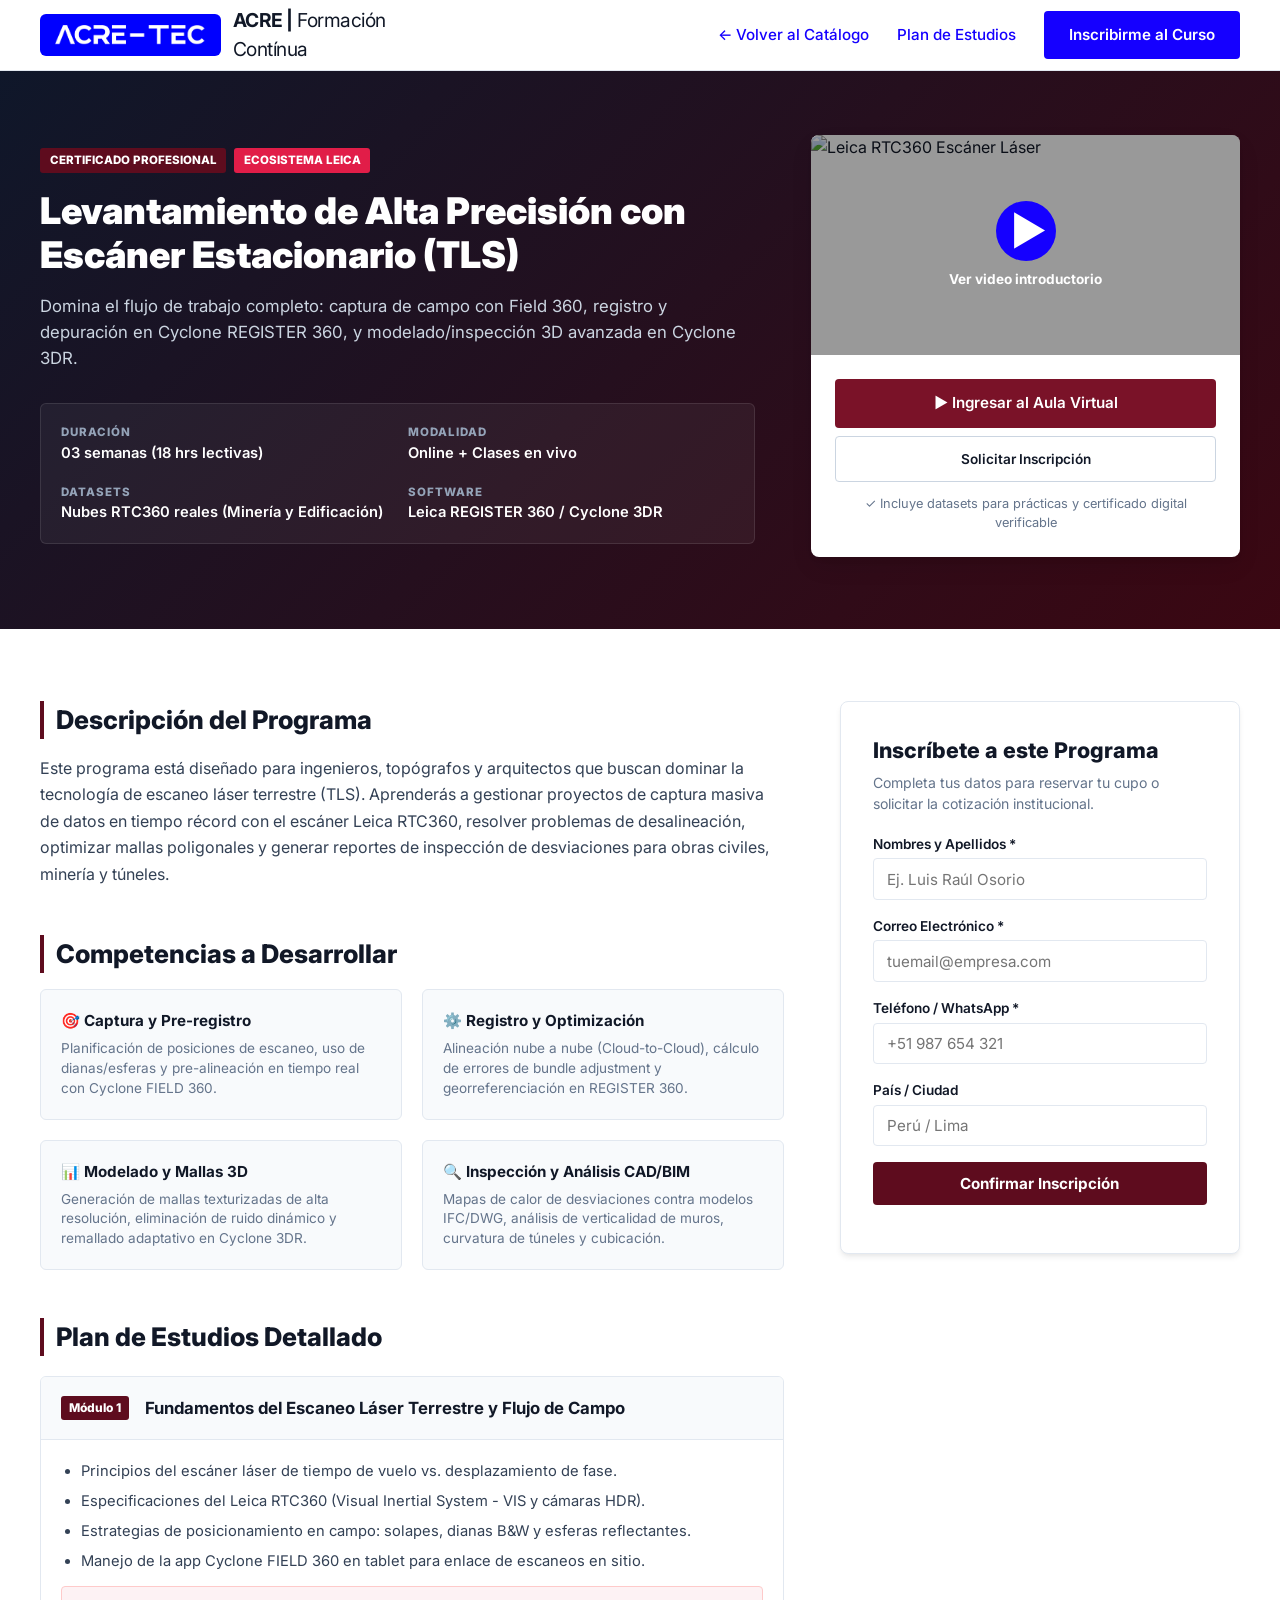
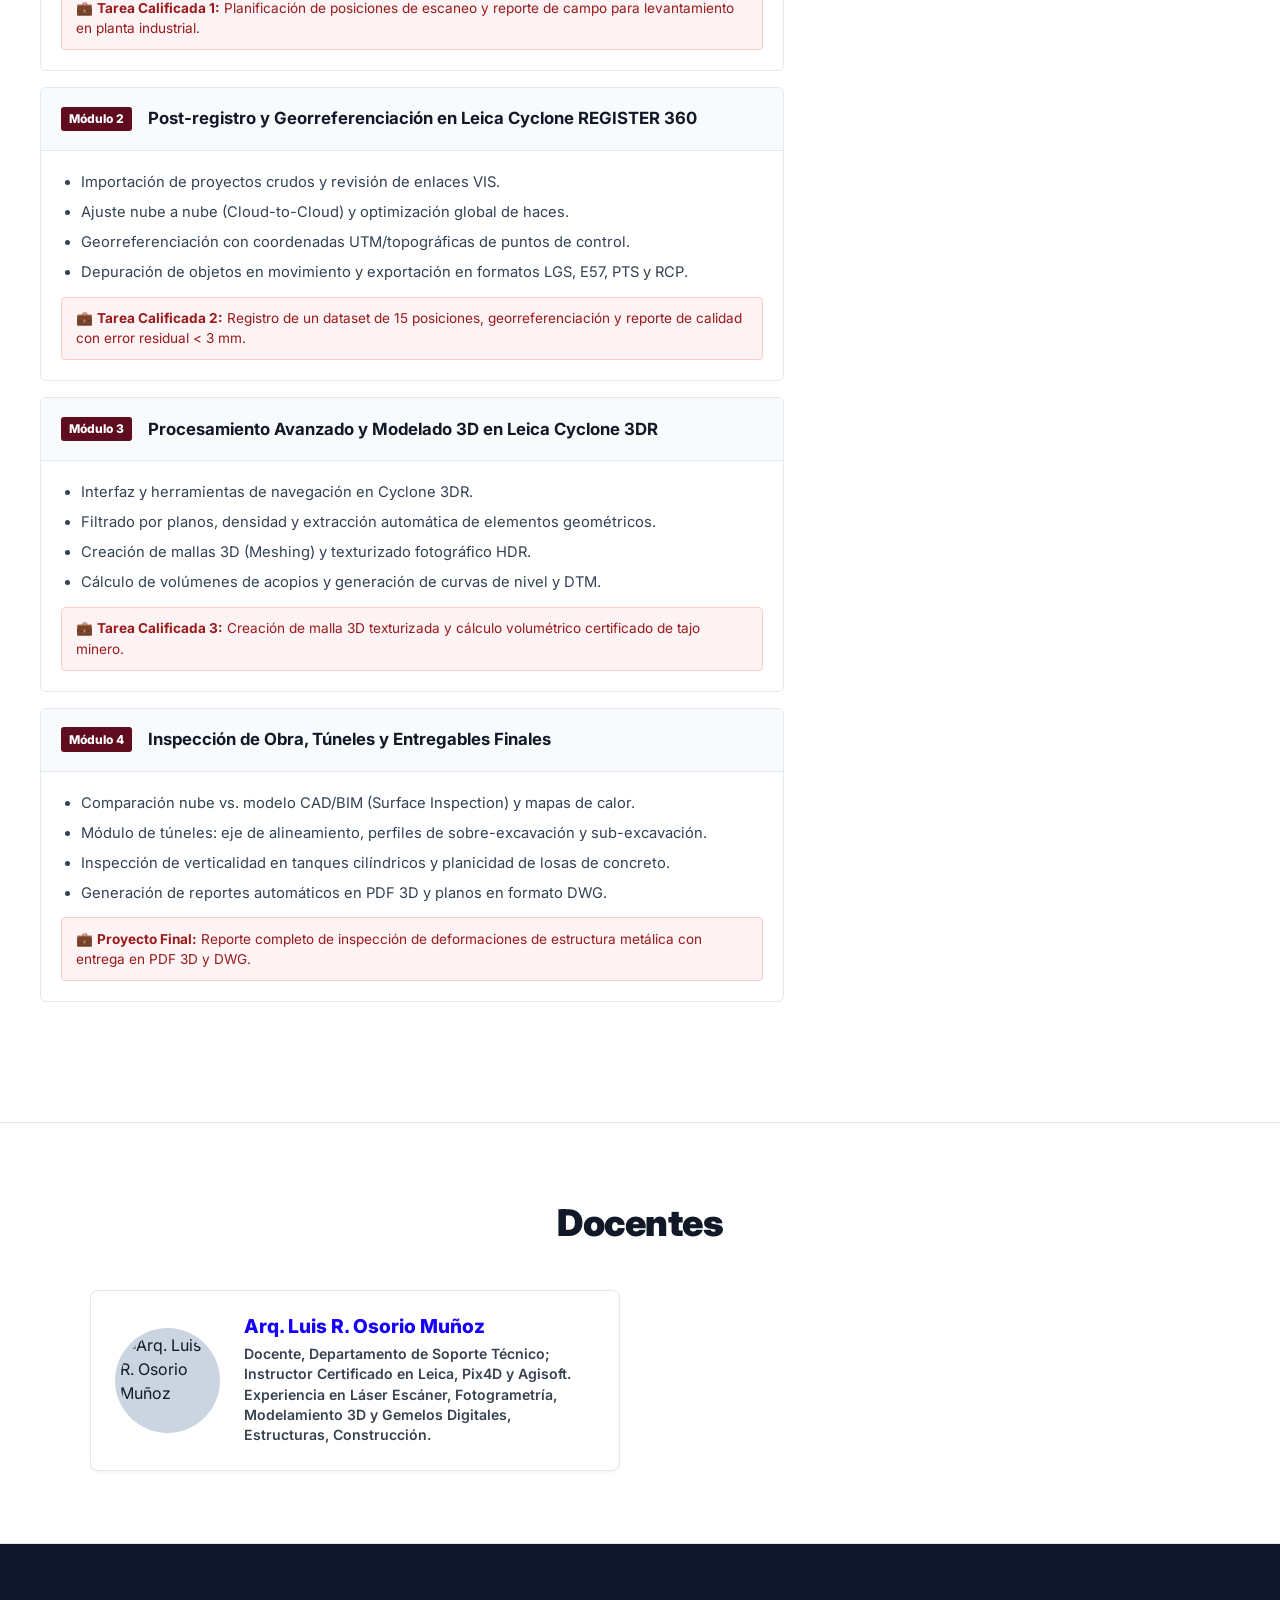
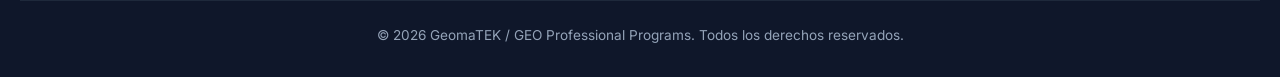
==== commit 3d274240: "Update curso-leica-escaner.html" ====
--- a/Plataforma/cursos/curso-leica-escaner.html
+++ b/Plataforma/cursos/curso-leica-escaner.html
@@ -68,7 +68,7 @@
           </div>
         </div>
         <div class="card-pricing-area">
-          <a href="aula-virtual-leica.html" class="btn btn-hero-red btn-block" style="background:#7A1228; margin-bottom:0.5rem;">▶ Ingresar al Aula Virtual</a>
+          <a href="../aula-virtual-leica.html" class="btn btn-hero-red btn-block" style="background:#7A1228; margin-bottom:0.5rem;">▶ Ingresar al Aula Virtual</a>
           <a href="#inscripcion" class="btn btn-outline-dark btn-block" style="border-color:#cbd5e1; font-size:0.85rem;">Solicitar Inscripción</a>
           <p class="pricing-note">✓ Incluye datasets para prácticas y certificado digital verificable</p>
         </div>
--- a/Plataforma/css/styles_acre.css
+++ b/Plataforma/css/styles_acre.css
@@ -101,7 +101,7 @@
   padding: 4px 10px;
   border-radius: 6px;
   height: 42px; /* Ajusta según el alto de tu navbar */
-  width: 40%;
+  width: 45%;
 }
 
 .brand-badge-logo .badge-logo-img {
@@ -2109,4 +2109,4 @@
   .heading-description {
     font-size: 0.9rem;
   }
-}+}
